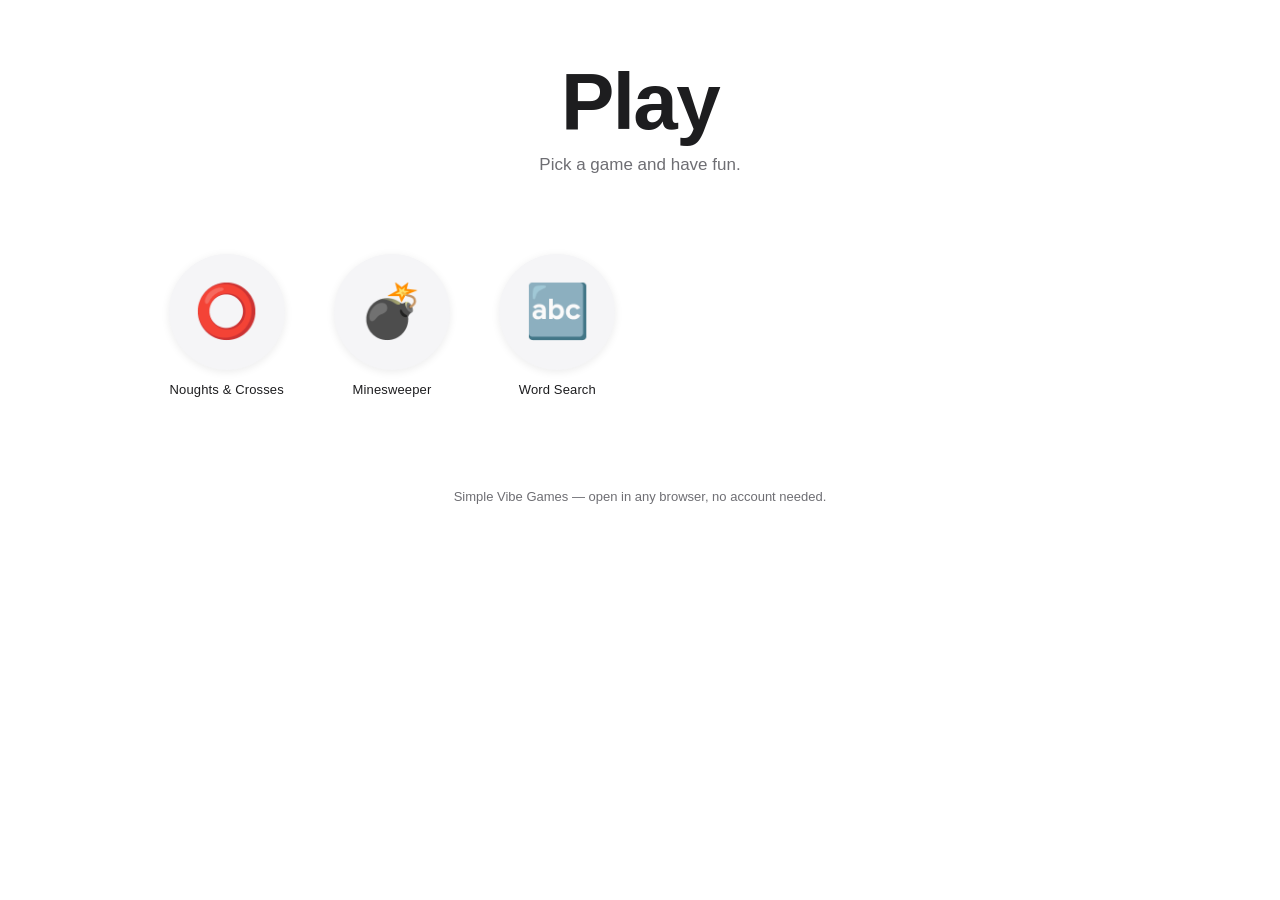
==== index.html @ a08917f4 "add: initial project scaffold — homepage, styles, game placeholders - CLAUDE.md: branching strategy," ====
<!DOCTYPE html>
<html lang="en">
<head>
  <meta charset="UTF-8" />
  <meta name="viewport" content="width=device-width, initial-scale=1.0" />
  <meta name="description" content="Simple Vibe Games — a collection of fun browser games for everyone." />
  <title>Play — Simple Vibe Games</title>
  <link rel="stylesheet" href="style.css" />
  <style>
    /* Homepage-specific layout */
    body {
      display: flex;
      flex-direction: column;
      align-items: center;
      padding: 60px 24px 80px;
    }

    header {
      text-align: center;
      margin-bottom: 16px;
    }

    header p {
      font-size: 1.0625rem;
      margin-top: 8px;
    }

    main {
      width: 100%;
      max-width: 960px;
      margin-top: 52px;
    }

    footer {
      margin-top: 80px;
      font-size: 0.8125rem;
      color: var(--color-subtle);
      text-align: center;
    }
  </style>
</head>
<body>

  <header>
    <h1>Play</h1>
    <p>Pick a game and have fun.</p>
  </header>

  <main>
    <nav aria-label="Games">
      <div class="grid">

        <a href="games/noughts-and-crosses/index.html"
           class="game-card"
           aria-label="Play Noughts and Crosses">
          <div class="circle" role="img" aria-hidden="true">⭕</div>
          <span class="label">Noughts &amp; Crosses</span>
        </a>

        <a href="games/minesweeper/index.html"
           class="game-card"
           aria-label="Play Minesweeper">
          <div class="circle" role="img" aria-hidden="true">💣</div>
          <span class="label">Minesweeper</span>
        </a>

        <a href="games/word-search/index.html"
           class="game-card"
           aria-label="Play Word Search">
          <div class="circle" role="img" aria-hidden="true">🔤</div>
          <span class="label">Word Search</span>
        </a>

        <!-- Planned games — uncomment and link when ready -->
        <!--
        <a href="games/memory-cards/index.html"
           class="game-card"
           aria-label="Play Memory Cards">
          <div class="circle" role="img" aria-hidden="true">🃏</div>
          <span class="label">Memory Cards</span>
        </a>

        <a href="games/hangman/index.html"
           class="game-card"
           aria-label="Play Hangman">
          <div class="circle" role="img" aria-hidden="true">🪢</div>
          <span class="label">Hangman</span>
        </a>

        <a href="games/snake/index.html"
           class="game-card"
           aria-label="Play Snake">
          <div class="circle" role="img" aria-hidden="true">🐍</div>
          <span class="label">Snake</span>
        </a>
        -->

      </div>
    </nav>
  </main>

  <footer>
    <p>Simple Vibe Games &mdash; open in any browser, no account needed.</p>
  </footer>

</body>
</html>
---- style.css ----
/* ============================================================
   Global Design Tokens & Base Styles
   Simple Vibe Games — Apple-inspired arcade
   ============================================================ */

/* --- Custom properties (design tokens) --- */
:root {
  --color-bg:       #ffffff;
  --color-text:     #1d1d1f;
  --color-subtle:   #6e6e73;
  --color-accent:   #0071e3;
  --color-surface:  #f5f5f7;
  --color-shadow:   rgba(0, 0, 0, 0.08);
  --color-shadow-hover: rgba(0, 0, 0, 0.14);

  --font-stack: -apple-system, BlinkMacSystemFont, "SF Pro Display",
                "Segoe UI", Roboto, Helvetica, Arial, sans-serif;

  --radius-circle: 50%;
  --radius-card:   16px;

  --transition-fast: 200ms ease;
  --transition-base: 300ms ease;

  --circle-size: 96px;   /* base size for game icon circles */
}

/* --- Reset & base --- */
*,
*::before,
*::after {
  box-sizing: border-box;
  margin: 0;
  padding: 0;
}

html {
  font-size: 16px;
  -webkit-text-size-adjust: 100%;
  scroll-behavior: smooth;
}

body {
  background-color: var(--color-bg);
  color: var(--color-text);
  font-family: var(--font-stack);
  line-height: 1.5;
  min-height: 100dvh;
}

/* --- Typography --- */
h1 {
  font-size: clamp(2.5rem, 8vw, 5rem);
  font-weight: 700;
  letter-spacing: -0.02em;
  line-height: 1.05;
}

h2 {
  font-size: clamp(1.5rem, 4vw, 2.5rem);
  font-weight: 600;
  letter-spacing: -0.01em;
}

p {
  color: var(--color-subtle);
}

a {
  color: var(--color-accent);
  text-decoration: none;
}

a:hover {
  text-decoration: underline;
}

/* --- Focus ring (keyboard navigation) --- */
:focus-visible {
  outline: 3px solid var(--color-accent);
  outline-offset: 3px;
  border-radius: 4px;
}

/* ============================================================
   Game Card — circular icon button
   ============================================================ */

.game-card {
  display: flex;
  flex-direction: column;
  align-items: center;
  gap: 10px;
  text-decoration: none;
  color: var(--color-text);
  cursor: pointer;
  /* Ensure tap target is large enough */
  padding: 8px;
  border-radius: var(--radius-card);
  transition: transform var(--transition-fast),
              box-shadow var(--transition-fast);
}

.game-card:hover,
.game-card:focus-visible {
  transform: scale(1.06);
  text-decoration: none;
}

.game-card:focus-visible {
  outline: 3px solid var(--color-accent);
  outline-offset: 4px;
}

/* The circular icon */
.circle {
  width: var(--circle-size);
  height: var(--circle-size);
  border-radius: var(--radius-circle);
  background-color: var(--color-surface);
  box-shadow: 0 2px 8px var(--color-shadow);
  display: flex;
  align-items: center;
  justify-content: center;
  font-size: calc(var(--circle-size) * 0.45);
  line-height: 1;
  transition: box-shadow var(--transition-fast),
              background-color var(--transition-fast);
  /* Minimum accessible tap target */
  min-width: 44px;
  min-height: 44px;
}

.game-card:hover .circle,
.game-card:focus-visible .circle {
  box-shadow: 0 6px 20px var(--color-shadow-hover);
  background-color: #ebebed;
}

/* Game name label */
.label {
  font-size: 0.8125rem;  /* 13px */
  font-weight: 500;
  color: var(--color-text);
  text-align: center;
  letter-spacing: 0.01em;
}

/* ============================================================
   Responsive game grid
   ============================================================ */

.grid {
  display: grid;
  gap: 24px;
  justify-content: center;

  /* Mobile-first: 2 columns */
  grid-template-columns: repeat(2, minmax(100px, 130px));
}

@media (min-width: 480px) {
  .grid {
    grid-template-columns: repeat(3, minmax(100px, 130px));
  }
}

@media (min-width: 768px) {
  .grid {
    grid-template-columns: repeat(4, minmax(110px, 140px));
    gap: 32px;
  }

  :root {
    --circle-size: 108px;
  }
}

@media (min-width: 1024px) {
  .grid {
    grid-template-columns: repeat(5, minmax(110px, 140px));
  }
}

@media (min-width: 1280px) {
  .grid {
    grid-template-columns: repeat(6, minmax(110px, 140px));
  }

  :root {
    --circle-size: 116px;
  }
}

/* ============================================================
   Back link (used on game placeholder pages)
   ============================================================ */

.back-link {
  display: inline-flex;
  align-items: center;
  gap: 6px;
  color: var(--color-accent);
  font-size: 0.9375rem;
  font-weight: 500;
  text-decoration: none;
  transition: opacity var(--transition-fast);
}

.back-link:hover {
  opacity: 0.75;
  text-decoration: none;
}

.back-link::before {
  content: "‹";
  font-size: 1.25em;
  line-height: 1;
}

/* ============================================================
   Coming-soon page layout (game placeholders)
   ============================================================ */

.coming-soon {
  min-height: 100dvh;
  display: flex;
  flex-direction: column;
  align-items: center;
  justify-content: center;
  text-align: center;
  padding: 40px 24px;
  gap: 20px;
}

.coming-soon .icon {
  font-size: 5rem;
  line-height: 1;
}

.coming-soon h1 {
  font-size: clamp(1.75rem, 5vw, 3rem);
}

.coming-soon p {
  font-size: 1.0625rem;
  max-width: 340px;
}
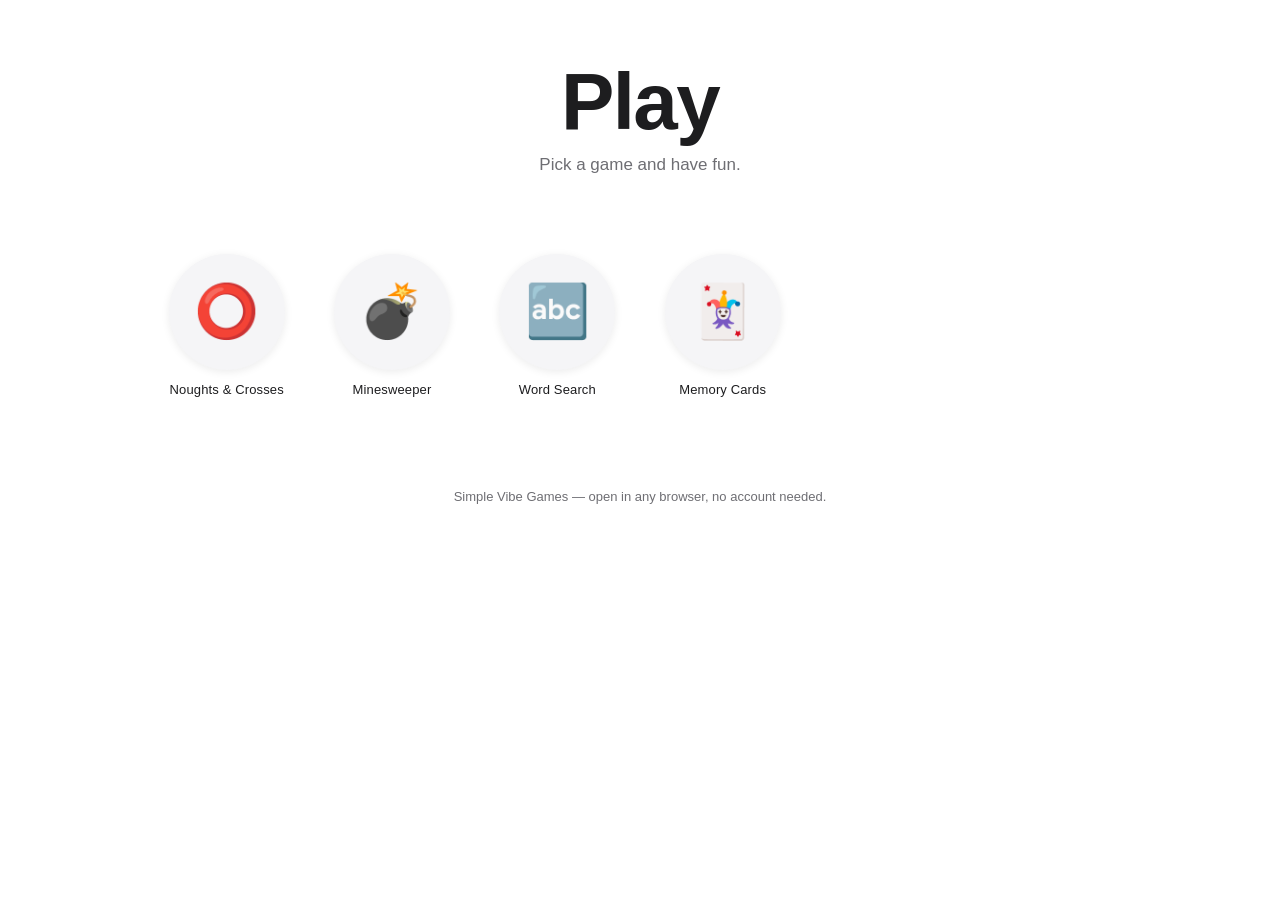
==== commit 549c71c8: "add: memory cards and word search games" ====
--- a/index.html
+++ b/index.html
@@ -71,8 +71,6 @@
           <span class="label">Word Search</span>
         </a>
 
-        <!-- Planned games — uncomment and link when ready -->
-        <!--
         <a href="games/memory-cards/index.html"
            class="game-card"
            aria-label="Play Memory Cards">
@@ -80,6 +78,8 @@
           <span class="label">Memory Cards</span>
         </a>
 
+        <!-- Planned games — uncomment and link when ready -->
+        <!--
         <a href="games/hangman/index.html"
            class="game-card"
            aria-label="Play Hangman">
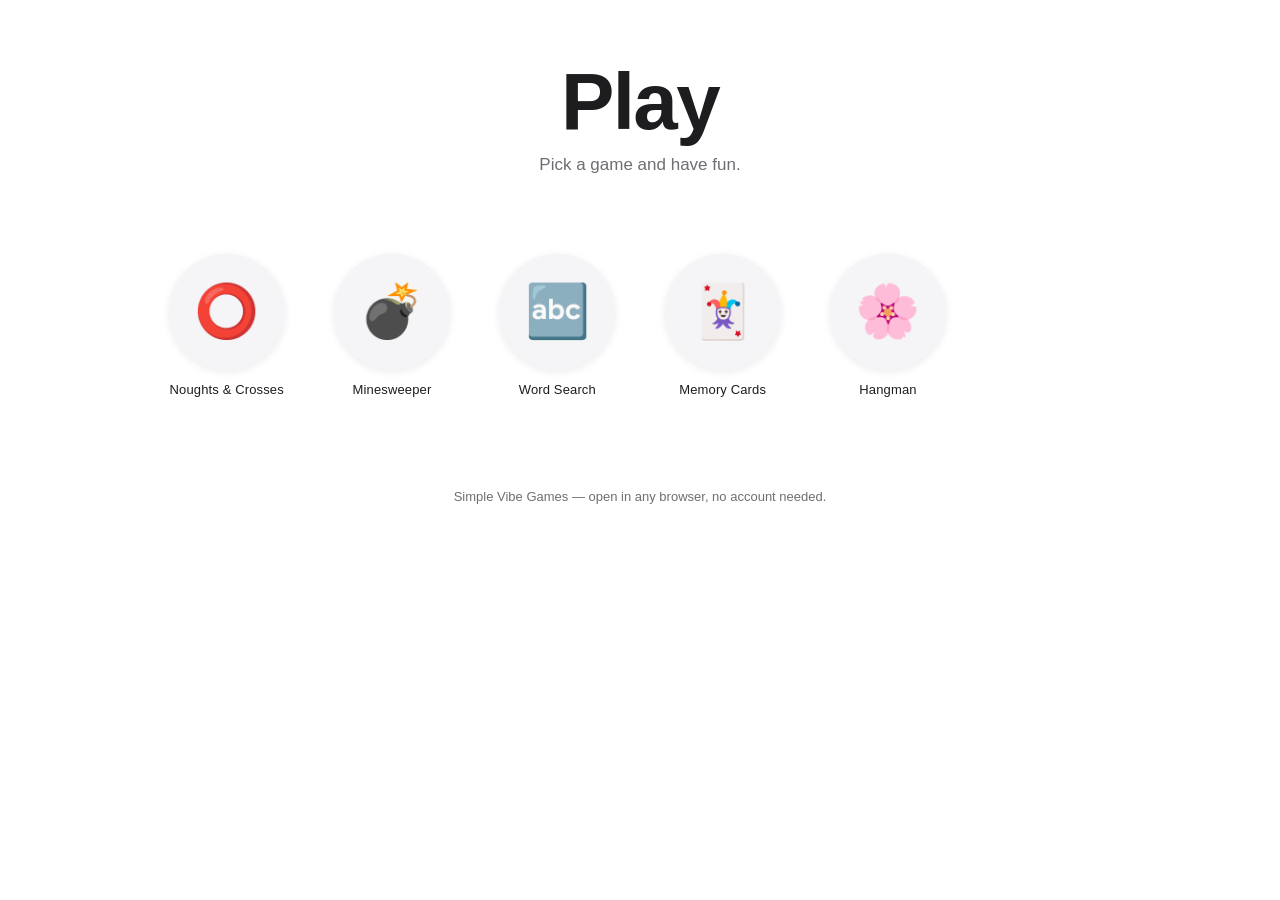
==== commit d6d8a3a2: "add: hangman game — flower theme, three difficulty levels" ====
--- a/index.html
+++ b/index.html
@@ -78,14 +78,15 @@
           <span class="label">Memory Cards</span>
         </a>
 
-        <!-- Planned games — uncomment and link when ready -->
-        <!--
         <a href="games/hangman/index.html"
            class="game-card"
            aria-label="Play Hangman">
-          <div class="circle" role="img" aria-hidden="true">🪢</div>
+          <div class="circle" role="img" aria-hidden="true">🌸</div>
           <span class="label">Hangman</span>
         </a>
+
+        <!-- Planned games — uncomment and link when ready -->
+        <!--
 
         <a href="games/snake/index.html"
            class="game-card"
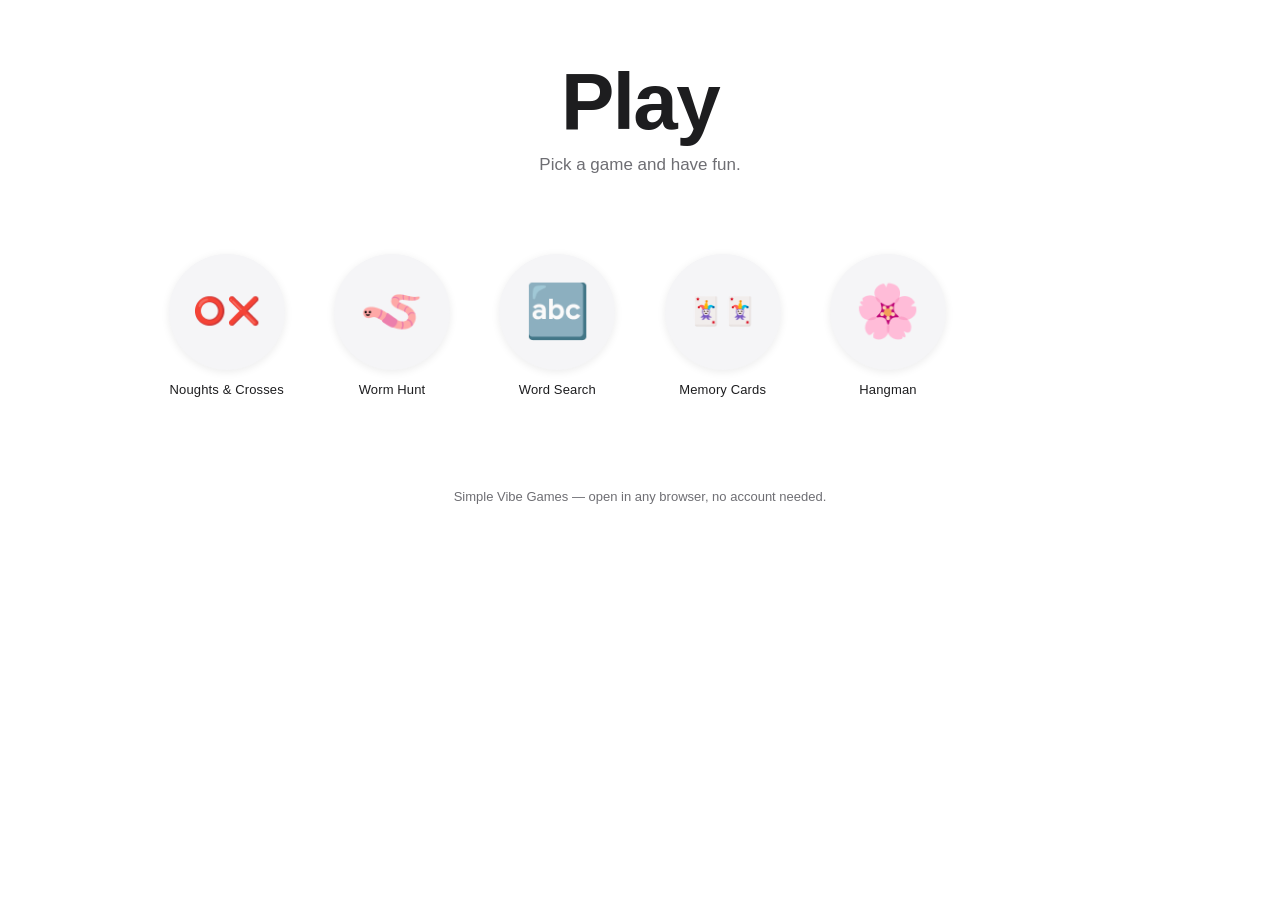
==== commit 3fb80d61: "add: worm hunt game; update icons and hex grid layout on homepage" ====
--- a/index.html
+++ b/index.html
@@ -13,6 +13,7 @@
       flex-direction: column;
       align-items: center;
       padding: 60px 24px 80px;
+      overflow-x: hidden;
     }
 
     header {
@@ -37,6 +38,17 @@
       color: var(--color-subtle);
       text-align: center;
     }
+
+    /* Tighter row-gap for the hex effect */
+    .grid {
+      row-gap: 14px;
+    }
+
+    /* Two-glyph circles: N&C and Memory Cards */
+    .circle-duo {
+      font-size: calc(var(--circle-size) * 0.23);
+      letter-spacing: 0.02em;
+    }
   </style>
 </head>
 <body>
@@ -48,20 +60,20 @@
 
   <main>
     <nav aria-label="Games">
-      <div class="grid">
+      <div class="grid" id="game-grid">
 
         <a href="games/noughts-and-crosses/index.html"
            class="game-card"
            aria-label="Play Noughts and Crosses">
-          <div class="circle" role="img" aria-hidden="true">⭕</div>
+          <div class="circle circle-duo" role="img" aria-hidden="true">⭕❌</div>
           <span class="label">Noughts &amp; Crosses</span>
         </a>
 
         <a href="games/minesweeper/index.html"
            class="game-card"
-           aria-label="Play Minesweeper">
-          <div class="circle" role="img" aria-hidden="true">💣</div>
-          <span class="label">Minesweeper</span>
+           aria-label="Play Worm Hunt">
+          <div class="circle" role="img" aria-hidden="true">🪱</div>
+          <span class="label">Worm Hunt</span>
         </a>
 
         <a href="games/word-search/index.html"
@@ -74,7 +86,7 @@
         <a href="games/memory-cards/index.html"
            class="game-card"
            aria-label="Play Memory Cards">
-          <div class="circle" role="img" aria-hidden="true">🃏</div>
+          <div class="circle circle-duo" role="img" aria-hidden="true">🃏🃏</div>
           <span class="label">Memory Cards</span>
         </a>
 
@@ -87,7 +99,6 @@
 
         <!-- Planned games — uncomment and link when ready -->
         <!--
-
         <a href="games/snake/index.html"
            class="game-card"
            aria-label="Play Snake">
@@ -104,5 +115,55 @@
     <p>Simple Vibe Games &mdash; open in any browser, no account needed.</p>
   </footer>
 
+  <script>
+    // ── Hexagonal grid layout ──────────────────────────────────
+    // Offsets alternating rows by half a column step, creating a
+    // honeycomb cluster feel — only when 3+ cards fit per row.
+    function hexLayout() {
+      const cards = [...document.querySelectorAll('.game-card')];
+      if (cards.length < 3) return;
+
+      // Reset any previous transforms
+      cards.forEach(c => { c.style.transform = ''; });
+
+      requestAnimationFrame(() => {
+        // Group cards into rows by matching offsetTop values
+        const rows = [];
+        let curTop = -1, curRow = [];
+        cards.forEach(card => {
+          const top = card.offsetTop;
+          if (top !== curTop) {
+            if (curRow.length) rows.push(curRow);
+            curRow = [card];
+            curTop = top;
+          } else {
+            curRow.push(card);
+          }
+        });
+        if (curRow.length) rows.push(curRow);
+
+        // Only hex-offset when rows have 3+ cards (tablet/desktop)
+        const maxRowLen = Math.max(...rows.map(r => r.length));
+        if (maxRowLen < 3 || rows.length < 2) return;
+
+        // Half-step = half the distance between two adjacent card centres
+        const firstRow = rows.find(r => r.length >= 2);
+        if (!firstRow) return;
+        const halfStep = (firstRow[1].offsetLeft - firstRow[0].offsetLeft) / 2;
+
+        rows.forEach((row, i) => {
+          if (i % 2 === 1) {
+            row.forEach(card => {
+              card.style.transform = `translateX(${halfStep}px)`;
+            });
+          }
+        });
+      });
+    }
+
+    window.addEventListener('load', hexLayout);
+    window.addEventListener('resize', hexLayout);
+  </script>
+
 </body>
 </html>
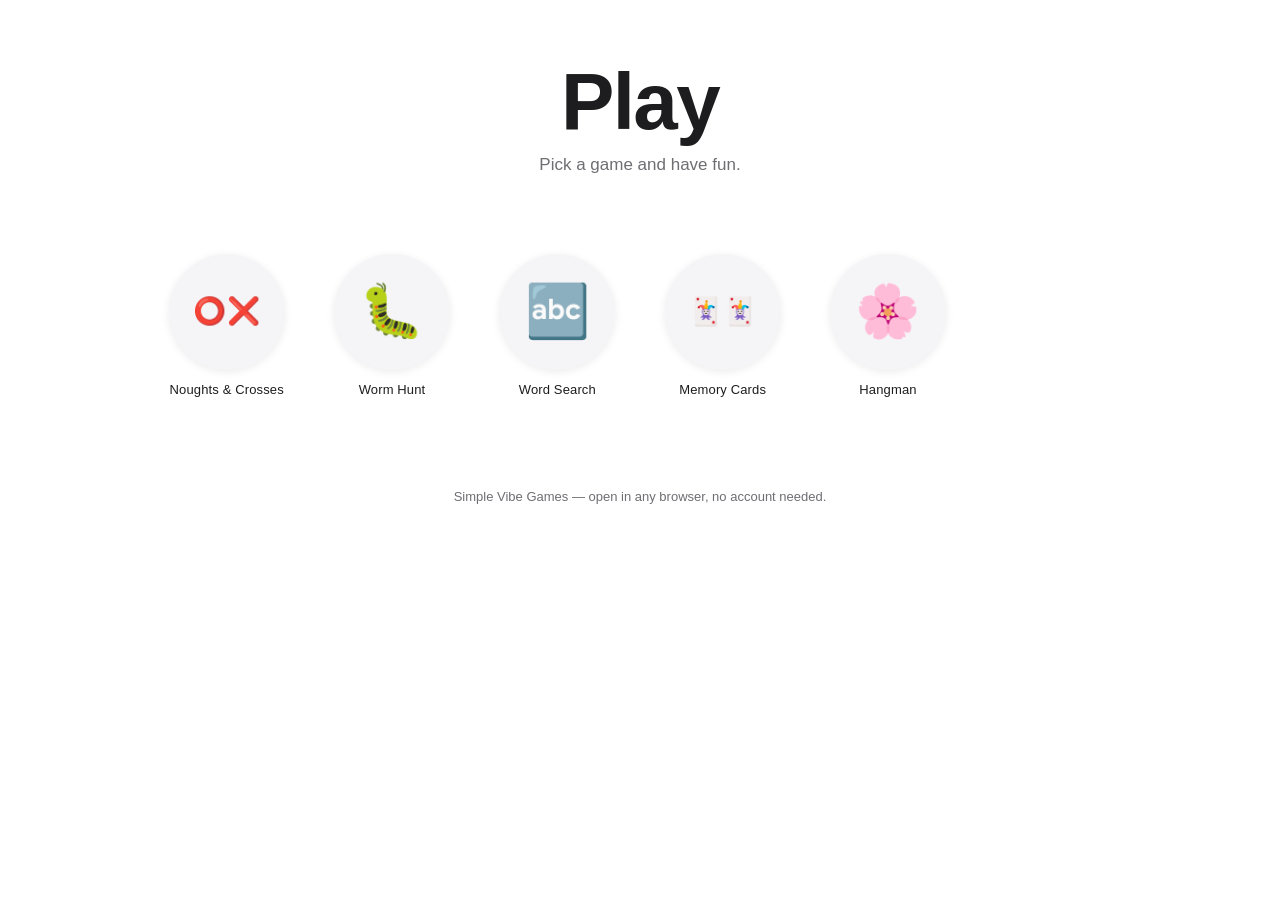
==== commit c3a55801: "fix: worm hunt — click support, green/brown colours, cuter bug emoji - Add click + contextmenu liste" ====
--- a/index.html
+++ b/index.html
@@ -72,7 +72,7 @@
         <a href="games/minesweeper/index.html"
            class="game-card"
            aria-label="Play Worm Hunt">
-          <div class="circle" role="img" aria-hidden="true">🪱</div>
+          <div class="circle" role="img" aria-hidden="true">🐛</div>
           <span class="label">Worm Hunt</span>
         </a>
 
